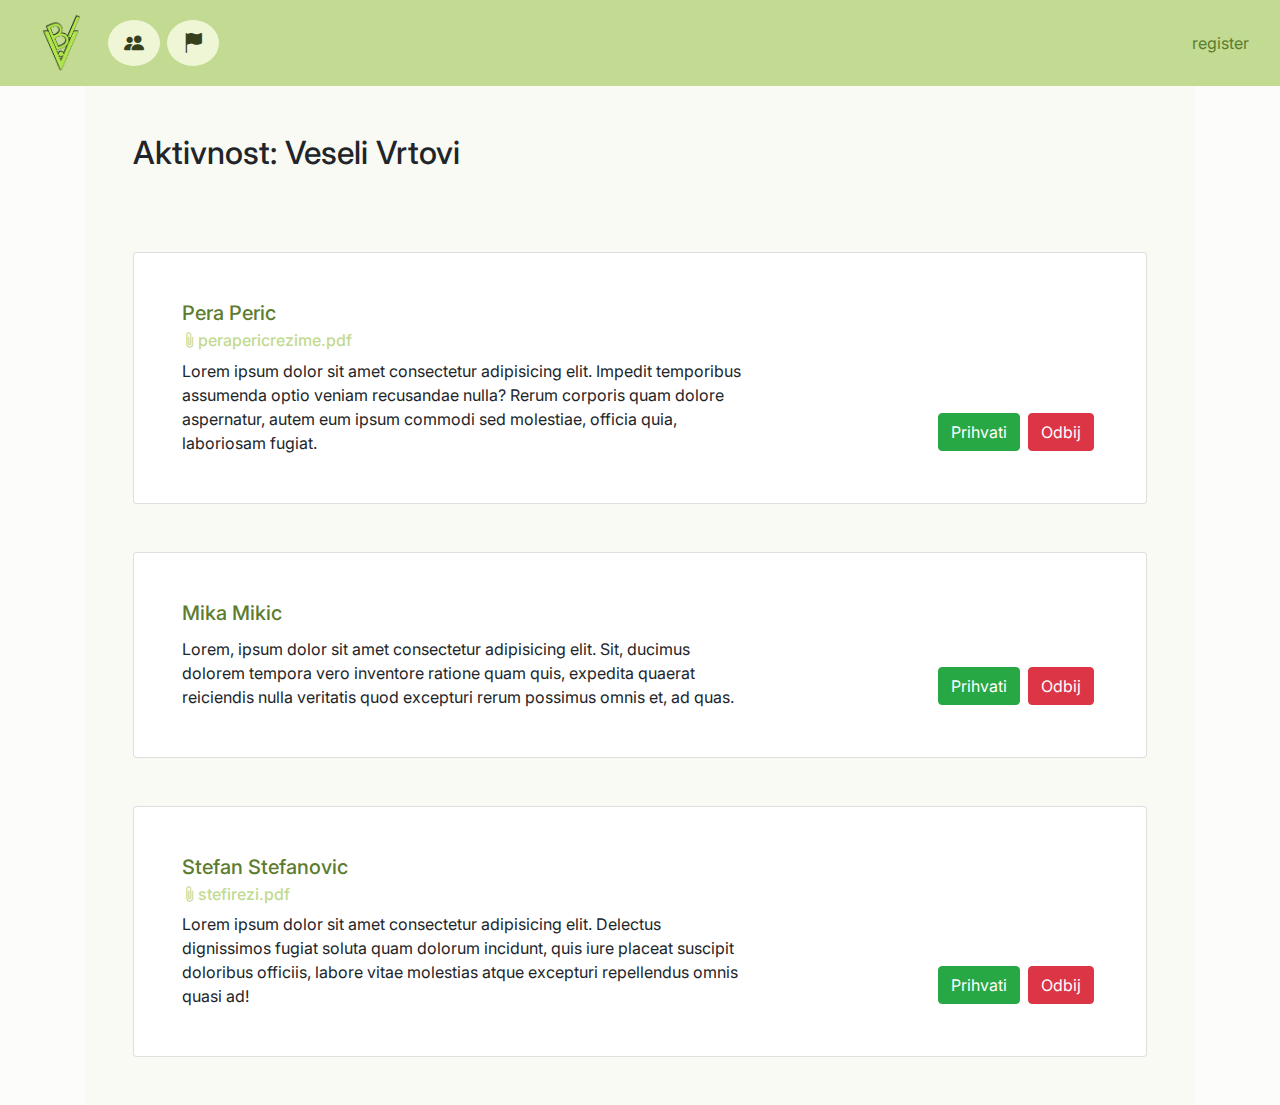
==== applications_view.html @ ad320384 "finished" ====
<!DOCTYPE html>
<html lang="en">
<head>
    <!-- <link href="/Users/kosta01856/Documents/bootstrap-5.3.3-dist/css/bootstrap.css" rel="stylesheet">
    <script src="/Users/kosta01856/Documents/bootstrap-5.3.3-dist/js/bootstrap.bundle.js"></script>
     -->
    <link rel="stylesheet" href="https://cdn.jsdelivr.net/npm/bootstrap@4.3.1/dist/css/bootstrap.min.css" integrity="sha384-ggOyR0iXCbMQv3Xipma34MD+dH/1fQ784/j6cY/iJTQUOhcWr7x9JvoRxT2MZw1T" crossorigin="anonymous">
    <script src="https://code.jquery.com/jquery-3.3.1.slim.min.js" integrity="sha384-q8i/X+965DzO0rT7abK41JStQIAqVgRVzpbzo5smXKp4YfRvH+8abtTE1Pi6jizo" crossorigin="anonymous"></script>
    <script src="https://cdn.jsdelivr.net/npm/popper.js@1.14.7/dist/umd/popper.min.js" integrity="sha384-UO2eT0CpHqdSJQ6hJty5KVphtPhzWj9WO1clHTMGa3JDZwrnQq4sF86dIHNDz0W1" crossorigin="anonymous"></script>
    <script src="https://cdn.jsdelivr.net/npm/bootstrap@4.3.1/dist/js/bootstrap.min.js" integrity="sha384-JjSmVgyd0p3pXB1rRibZUAYoIIy6OrQ6VrjIEaFf/nJGzIxFDsf4x0xIM+B07jRM" crossorigin="anonymous"></script>
    <link rel="stylesheet" href="https://cdn.jsdelivr.net/npm/bootstrap-icons@1.11.3/font/bootstrap-icons.min.css">
    <link href="./main_page.css" rel="stylesheet">
    <title>BudiVolonter!</title>
</head>
<body  style="background-color:#FCFDFA;">
    <nav class="navbar navbar-expand-lg navbar-light" style="background-color: #C2DA91;">
        <div class="container-fluid">
          <a class="navbar-brand" href="#"><img src="./resources/bvp5.png" height="60px" width="60px"></a>
          <button class="navbar-toggler" type="button" data-bs-toggle="collapse" data-bs-target="#navbarSupportedContent" aria-controls="navbarSupportedContent" aria-expanded="false" aria-label="Toggle navigation">
            <span class="navbar-toggler-icon"></span>
          </button>
          <div class="collapse navbar-collapse" id="navbarSupportedContent">
            <ul class="navbar-nav me-auto mb-2 mb-lg-0">
              <li class="nav-item">
                <button class="searchButton btn rounded-circle" type="submit"><i class="bi bi-people-fill" style="color: #37401C;" title="Pretraga korisnika"></i></button>
              </li>
              <li class="nav-item" >
                <button class="searchButton btn rounded-circle" type="submit"><i class="bi bi-flag-fill" style="color: #37401C;" title="Pretraga aktivnosti"></i></button>
              </li>
            </ul>
            <div class="d-flex flex-column">
                <!-- <a style="color:#5C7C2F"  href="#">login</a> -->
                <a style="color:#5C7C2F" href="#">register</a>
            </div>
              
              
          </div>
        </div>
      </nav>
      <div class="container d-flex justify-content-center">
        <div class="w-100 d-flex flex-column justify-content-start" style="background-color: #F8FAF3; min-height: 88vh;"> <!-- make this div take up the remaining space to the bottom of the page -->
            <form class="p-5">
                <div class="mb-3">
                    <label for="exampleFormControlTextarea1" class="form-label"><h2>Aktivnost: Veseli Vrtovi</h2></label>
                </div>
            </form>
            <div class="pl-5 pr-5 pb-5">
                <div class="card w-100">
                    <div class="card-body p-5 d-flex justify-content-between">
                        <div>
                            <h5 class="card-title"><a href="#" style="color: #5C7C2F;">Pera Peric</a></h5>
                            <h6 class="card-subtitle mb-2 text-muted"><a href="#" style="color: #C2DA91;"><i class="bi bi-paperclip"></i>perapericrezime.pdf</a></h6>
                            <p class="card-text w-75">Lorem ipsum dolor sit amet consectetur adipisicing elit. Impedit temporibus assumenda optio veniam recusandae nulla? Rerum corporis quam dolore aspernatur, autem eum ipsum commodi sed molestiae, officia quia, laboriosam fugiat.</p>
                        </div>
                        <div class="d-flex align-items-end">
                            <button type="button" class="btn btn-success m-1">Prihvati</button>
                            <button type="button" class="btn btn-danger m-1">Odbij</button>
                        </div>
                    </div>
                </div>
            </div>
            <div class="pl-5 pr-5 pb-5">
                <div class="card w-100">
                    <div class="card-body p-5 d-flex justify-content-between">
                        <div>
                            <h5 class="card-title"><a href="#" style="color: #5C7C2F;">Mika Mikic</a></h5>
                            <p class="card-text w-75">Lorem, ipsum dolor sit amet consectetur adipisicing elit. Sit, ducimus dolorem tempora vero inventore ratione quam quis, expedita quaerat reiciendis nulla veritatis quod excepturi rerum possimus omnis et, ad quas.</p>
                        </div>
                        <div class="d-flex align-items-end">
                            <button type="button" class="btn btn-success m-1">Prihvati</button>
                            <button type="button" class="btn btn-danger m-1">Odbij</button>
                        </div>
                    </div>
                </div>
            </div>
            <div class="pl-5 pr-5 pb-5">
                <div class="card w-100">
                    <div class="card-body p-5 d-flex justify-content-between">
                        <div>
                            <h5 class="card-title"><a href="#" style="color: #5C7C2F;">Stefan Stefanovic</a></h5>
                            <h6 class="card-subtitle mb-2 text-muted"><a href="#" style="color: #C2DA91;"><i class="bi bi-paperclip"></i>stefirezi.pdf</a></h6>
                            <p class="card-text w-75">Lorem ipsum dolor sit amet consectetur adipisicing elit. Delectus dignissimos fugiat soluta quam dolorum incidunt, quis iure placeat suscipit doloribus officiis, labore vitae molestias atque excepturi repellendus omnis quasi ad!</p>
                        </div>
                        <div class="d-flex align-items-end">
                            <button type="button" class="btn btn-success m-1">Prihvati</button>
                            <button type="button" class="btn btn-danger m-1">Odbij</button>
                        </div>
                    </div>
                </div>
            </div>
        </div>
      </div>
</body>
</html>
---- main_page.css ----
@import url('https://fonts.googleapis.com/css2?family=Inter:wght@100..900&family=Poppins:ital,wght@0,100;0,200;0,300;0,400;0,500;0,600;0,700;0,800;0,900;1,100;1,200;1,300;1,400;1,500;1,600;1,700;1,800;1,900&display=swap');
@import url('https://fonts.googleapis.com/css2?family=Bebas+Neue&display=swap');

.searchButton{
    margin-right: 5px;
    border-color: #C2DA91;
    background-color: #EEF6D6;
    padding: 8px 16px;
    font-size: 20px;
}
#navbarSupportedContent{
    justify-content: space-between;
}
.searchButton:hover{
    border-color: #ABC978;
    background-color: #E2F0BD;
}
*{
    margin: 0;
    padding: 0;
    font-family:"Inter"; 
}
.ABOUTUS{
    margin-top: 5%;
    margin-left:5%;
}
#PlaceholderIMG{
    margin-top: 10%;

}
#QUOTE{
    margin-top: 80px;
    font-size: 100px;
    text-align: center;
    font-size: 100;
    margin-bottom: 0px;
    font-family: "Inter";
}
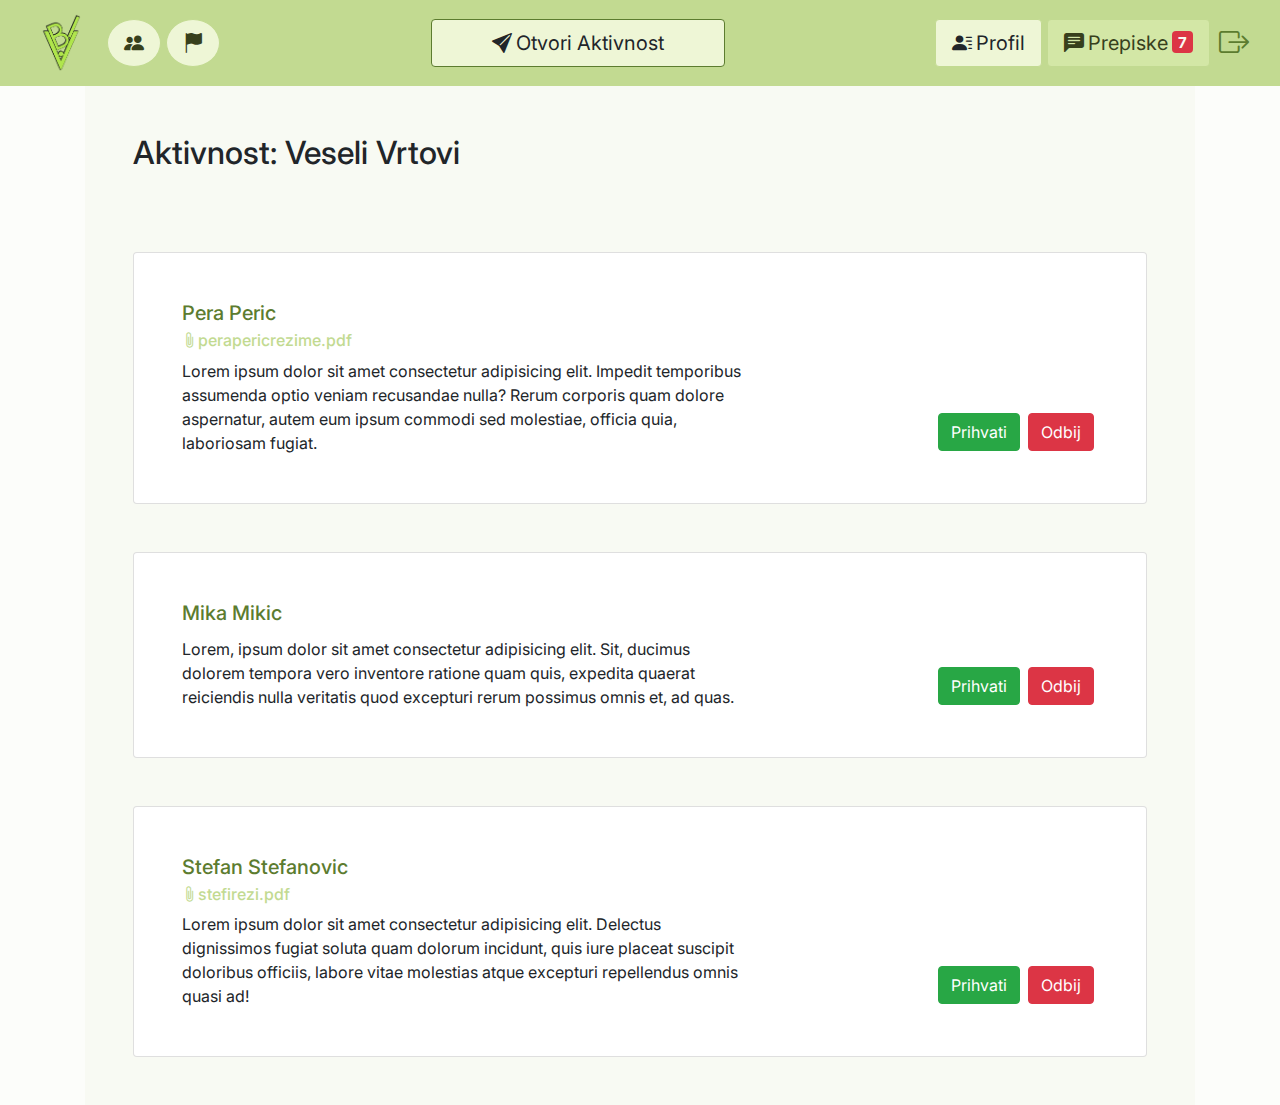
==== commit 36ad92b5: "updated navbars" ====
--- a/applications_view.html
+++ b/applications_view.html
@@ -1,44 +1,53 @@
 <!DOCTYPE html>
 <html lang="en">
 <head>
-    <!-- <link href="/Users/kosta01856/Documents/bootstrap-5.3.3-dist/css/bootstrap.css" rel="stylesheet">
-    <script src="/Users/kosta01856/Documents/bootstrap-5.3.3-dist/js/bootstrap.bundle.js"></script>
-     -->
     <link rel="stylesheet" href="https://cdn.jsdelivr.net/npm/bootstrap@4.3.1/dist/css/bootstrap.min.css" integrity="sha384-ggOyR0iXCbMQv3Xipma34MD+dH/1fQ784/j6cY/iJTQUOhcWr7x9JvoRxT2MZw1T" crossorigin="anonymous">
     <script src="https://code.jquery.com/jquery-3.3.1.slim.min.js" integrity="sha384-q8i/X+965DzO0rT7abK41JStQIAqVgRVzpbzo5smXKp4YfRvH+8abtTE1Pi6jizo" crossorigin="anonymous"></script>
     <script src="https://cdn.jsdelivr.net/npm/popper.js@1.14.7/dist/umd/popper.min.js" integrity="sha384-UO2eT0CpHqdSJQ6hJty5KVphtPhzWj9WO1clHTMGa3JDZwrnQq4sF86dIHNDz0W1" crossorigin="anonymous"></script>
     <script src="https://cdn.jsdelivr.net/npm/bootstrap@4.3.1/dist/js/bootstrap.min.js" integrity="sha384-JjSmVgyd0p3pXB1rRibZUAYoIIy6OrQ6VrjIEaFf/nJGzIxFDsf4x0xIM+B07jRM" crossorigin="anonymous"></script>
     <link rel="stylesheet" href="https://cdn.jsdelivr.net/npm/bootstrap-icons@1.11.3/font/bootstrap-icons.min.css">
     <link href="./main_page.css" rel="stylesheet">
+    <link href="./org_profile.css" rel="stylesheet">
     <title>BudiVolonter!</title>
 </head>
 <body  style="background-color:#FCFDFA;">
     <nav class="navbar navbar-expand-lg navbar-light" style="background-color: #C2DA91;">
         <div class="container-fluid">
-          <a class="navbar-brand" href="#"><img src="./resources/bvp5.png" height="60px" width="60px"></a>
-          <button class="navbar-toggler" type="button" data-bs-toggle="collapse" data-bs-target="#navbarSupportedContent" aria-controls="navbarSupportedContent" aria-expanded="false" aria-label="Toggle navigation">
+            <a class="navbar-brand" href="#"><img src="./resources/bvp5.png" height="60px" width="60px"></a>
+            <button class="navbar-toggler" type="button" data-bs-toggle="collapse" data-bs-target="#navbarSupportedContent" aria-controls="navbarSupportedContent" aria-expanded="false" aria-label="Toggle navigation">
             <span class="navbar-toggler-icon"></span>
-          </button>
-          <div class="collapse navbar-collapse" id="navbarSupportedContent">
+            </button>
+            <div class="collapse navbar-collapse" id="navbarSupportedContent">
             <ul class="navbar-nav me-auto mb-2 mb-lg-0">
-              <li class="nav-item">
-                <button class="searchButton btn rounded-circle" type="submit"><i class="bi bi-people-fill" style="color: #37401C;" title="Pretraga korisnika"></i></button>
-              </li>
-              <li class="nav-item" >
-                <button class="searchButton btn rounded-circle" type="submit"><i class="bi bi-flag-fill" style="color: #37401C;" title="Pretraga aktivnosti"></i></button>
-              </li>
+                <li class="nav-item">
+                    <button class="searchButton btn rounded-circle" type="submit"><i class="bi bi-people-fill" style="color: #37401C;" title="Pretraga korisnika"></i></button>
+                </li>
+                <li class="nav-item" >
+                    <button class="searchButton btn rounded-circle" type="submit"><i class="bi bi-flag-fill" style="color: #37401C;" title="Pretraga aktivnosti"></i></button>
+                </li>
             </ul>
-            <div class="d-flex flex-column">
-                <!-- <a style="color:#5C7C2F"  href="#">login</a> -->
-                <a style="color:#5C7C2F" href="#">register</a>
-            </div>
-              
-              
+            
+            <ul class="navbar-nav me-auto mb-2 mb-lg-0 mx-right">
+                <div class="container">
+                    <li class="nav-item">
+                        <button class="searchButton btn" id="OtvoriAkt" type="submit"><i class="bi bi-send-fill mr-1"></i>Otvori Aktivnost</button>
+                    </li>
+                </div>
+            </ul>
+ 
+            <div class="d-flex align-items-center">
+                <button class="searchButton btn" type="submit"><i class="bi bi-person-lines-fill mr-1"></i>Profil</button>
+                <button id = "inbox" class="searchButton btn d-flex align-items-center justify-content-center" style="color:#37401C;background-color:#D3E7A6;"><i class="bi bi-chat-left-text-fill mr-1"></i>Prepiske<span style="color:#F8FAF3" class="badge bg-danger ml-1">7</span>
+                </button>
+                <div class="d-flex flex-column justify-content-end align-items-end pl-1">
+                    <a style="color:#5C7C2F; font-size: 30px;" href="#"><i class="bi bi-box-arrow-right" title="Izlogujte se"></i></a>
+                </div>
+            </div> 
           </div>
         </div>
       </nav>
       <div class="container d-flex justify-content-center">
-        <div class="w-100 d-flex flex-column justify-content-start" style="background-color: #F8FAF3; min-height: 88vh;"> <!-- make this div take up the remaining space to the bottom of the page -->
+        <div class="w-100 d-flex flex-column justify-content-start" style="background-color: #F8FAF3; min-height: 88vh;">
             <form class="p-5">
                 <div class="mb-3">
                     <label for="exampleFormControlTextarea1" class="form-label"><h2>Aktivnost: Veseli Vrtovi</h2></label>
--- a/org_profile.css
+++ b/org_profile.css
@@ -0,0 +1,20 @@
+*{
+    padding: 0px;
+    margin:0px;
+}
+#inbox{
+    font-size: 20px;
+}
+#OtvoriAkt{
+    padding:8px 60px;
+    border-color: #5C7C2F;
+}
+.row{
+    padding: 0px;
+}
+#user-info{
+
+}
+#EDIT{
+    align-self: right;
+}